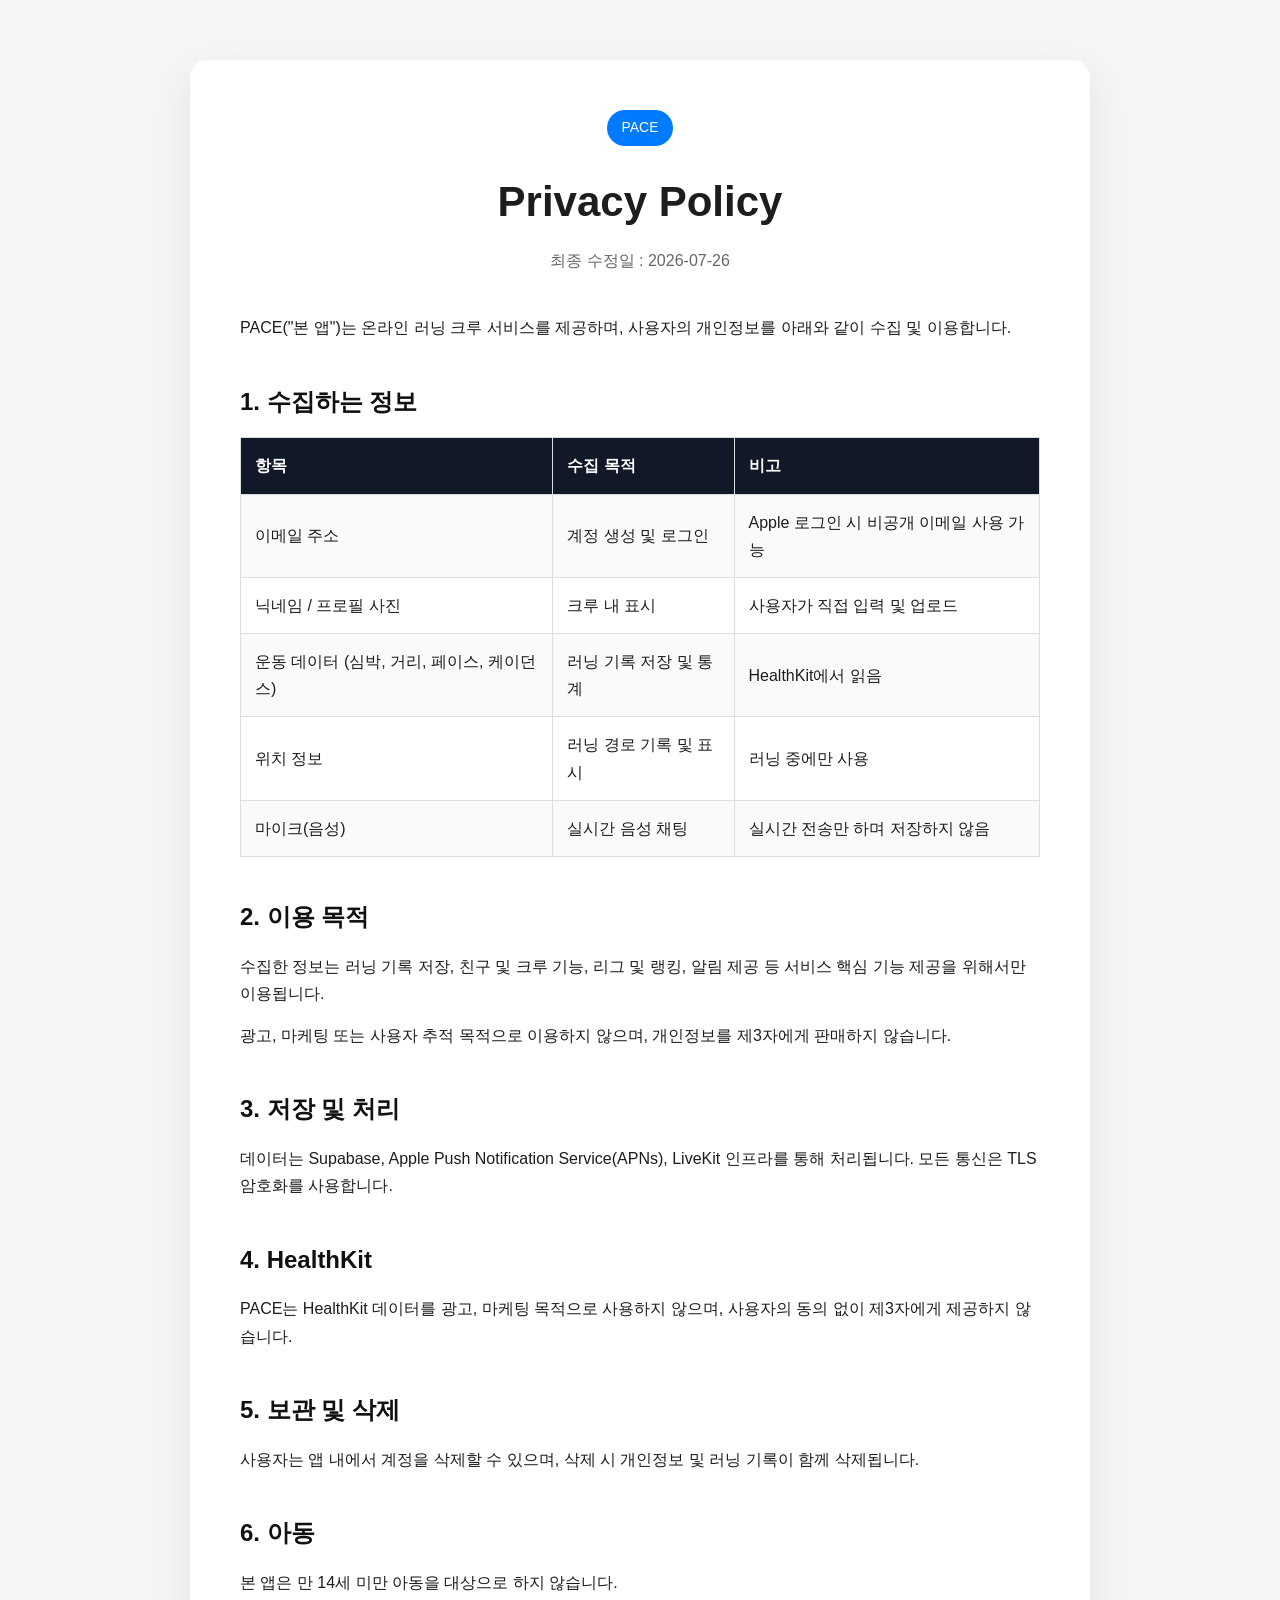
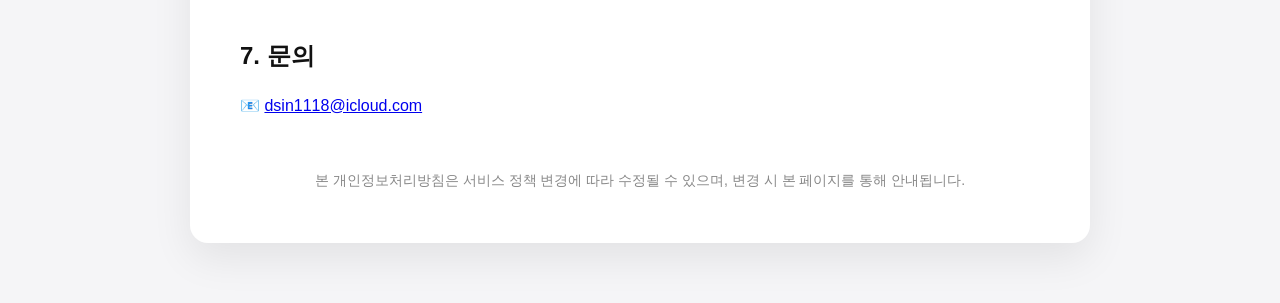
==== index.html @ 3e9270ad "Create index.html" ====
<!DOCTYPE html>
<html lang="ko">
<head>
<meta charset="UTF-8">
<meta name="viewport" content="width=device-width, initial-scale=1.0">

<title>PACE Privacy Policy</title>

<style>
*{
    margin:0;
    padding:0;
    box-sizing:border-box;
}

body{
    font-family:-apple-system,BlinkMacSystemFont,"Segoe UI",Roboto,sans-serif;
    background:#f5f5f7;
    color:#1d1d1f;
    line-height:1.7;
}

.container{
    max-width:900px;
    margin:60px auto;
    background:white;
    border-radius:18px;
    padding:50px;
    box-shadow:0 15px 40px rgba(0,0,0,.08);
}

h1{
    text-align:center;
    font-size:42px;
    margin-bottom:10px;
}

.subtitle{
    text-align:center;
    color:#666;
    margin-bottom:40px;
}

h2{
    margin-top:40px;
    margin-bottom:15px;
    color:#111;
}

p{
    margin-bottom:15px;
}

table{
    width:100%;
    border-collapse:collapse;
    margin-top:15px;
}

th{
    background:#111827;
    color:white;
}

th,td{
    padding:14px;
    border:1px solid #ddd;
    text-align:left;
}

tr:nth-child(even){
    background:#fafafa;
}

.footer{
    margin-top:50px;
    text-align:center;
    color:#888;
    font-size:14px;
}

.badge{
    display:inline-block;
    background:#007AFF;
    color:white;
    padding:6px 14px;
    border-radius:999px;
    margin-bottom:20px;
    font-size:14px;
}
</style>

</head>

<body>

<div class="container">

<div style="text-align:center;">
<div class="badge">PACE</div>
</div>

<h1>Privacy Policy</h1>

<p class="subtitle">
최종 수정일 : 2026-07-26
</p>

<p>
PACE("본 앱")는 온라인 러닝 크루 서비스를 제공하며,
사용자의 개인정보를 아래와 같이 수집 및 이용합니다.
</p>

<h2>1. 수집하는 정보</h2>

<table>

<tr>
<th>항목</th>
<th>수집 목적</th>
<th>비고</th>
</tr>

<tr>
<td>이메일 주소</td>
<td>계정 생성 및 로그인</td>
<td>Apple 로그인 시 비공개 이메일 사용 가능</td>
</tr>

<tr>
<td>닉네임 / 프로필 사진</td>
<td>크루 내 표시</td>
<td>사용자가 직접 입력 및 업로드</td>
</tr>

<tr>
<td>운동 데이터 (심박, 거리, 페이스, 케이던스)</td>
<td>러닝 기록 저장 및 통계</td>
<td>HealthKit에서 읽음</td>
</tr>

<tr>
<td>위치 정보</td>
<td>러닝 경로 기록 및 표시</td>
<td>러닝 중에만 사용</td>
</tr>

<tr>
<td>마이크(음성)</td>
<td>실시간 음성 채팅</td>
<td>실시간 전송만 하며 저장하지 않음</td>
</tr>

</table>

<h2>2. 이용 목적</h2>

<p>
수집한 정보는
러닝 기록 저장,
친구 및 크루 기능,
리그 및 랭킹,
알림 제공 등
서비스 핵심 기능 제공을 위해서만 이용됩니다.
</p>

<p>
광고, 마케팅 또는 사용자 추적 목적으로 이용하지 않으며,
개인정보를 제3자에게 판매하지 않습니다.
</p>

<h2>3. 저장 및 처리</h2>

<p>
데이터는 Supabase, Apple Push Notification Service(APNs),
LiveKit 인프라를 통해 처리됩니다.
모든 통신은 TLS 암호화를 사용합니다.
</p>

<h2>4. HealthKit</h2>

<p>
PACE는 HealthKit 데이터를 광고, 마케팅 목적으로 사용하지 않으며,
사용자의 동의 없이 제3자에게 제공하지 않습니다.
</p>

<h2>5. 보관 및 삭제</h2>

<p>
사용자는 앱 내에서 계정을 삭제할 수 있으며,
삭제 시 개인정보 및 러닝 기록이 함께 삭제됩니다.
</p>

<h2>6. 아동</h2>

<p>
본 앱은 만 14세 미만 아동을 대상으로 하지 않습니다.
</p>

<h2>7. 문의</h2>

<p>
📧
<a href="mailto:dsin1118@icloud.com">
dsin1118@icloud.com
</a>
</p>

<div class="footer">

본 개인정보처리방침은 서비스 정책 변경에 따라 수정될 수 있으며,
변경 시 본 페이지를 통해 안내됩니다.

</div>

</div>

</body>
</html>
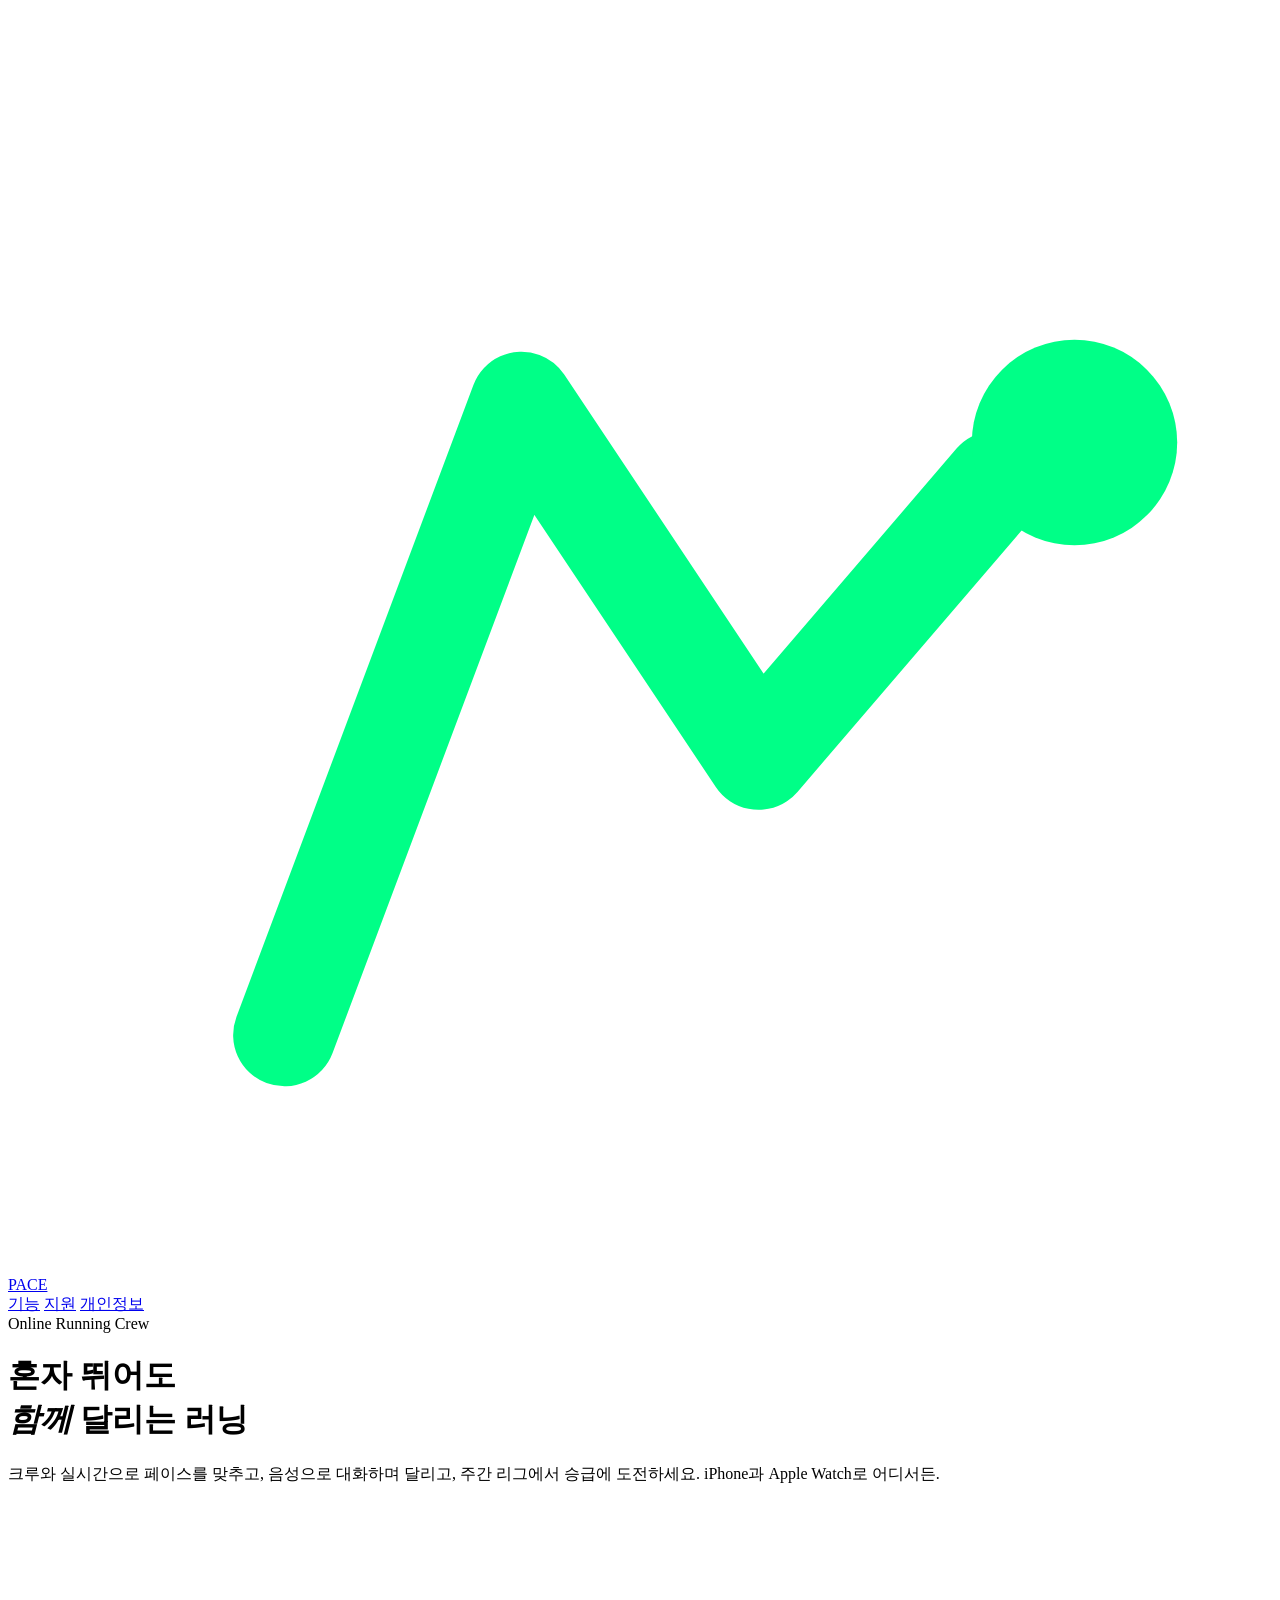
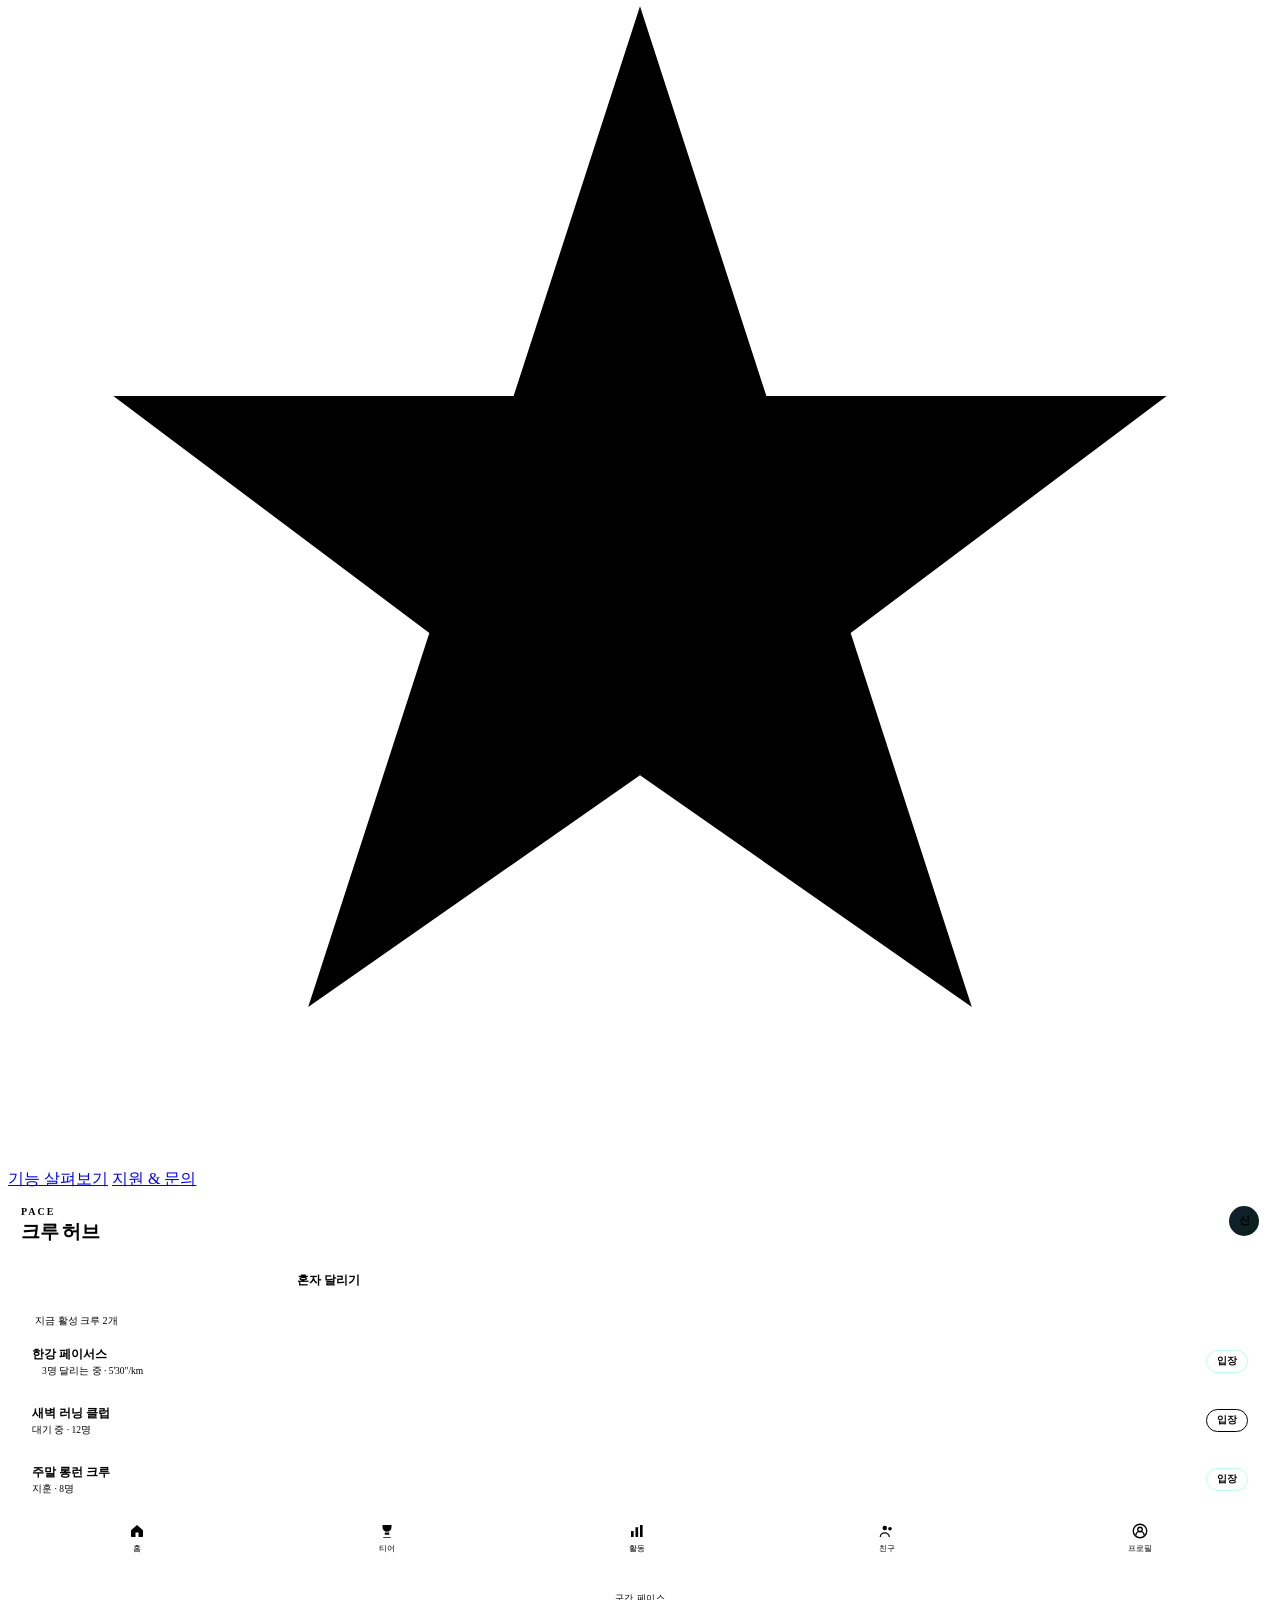
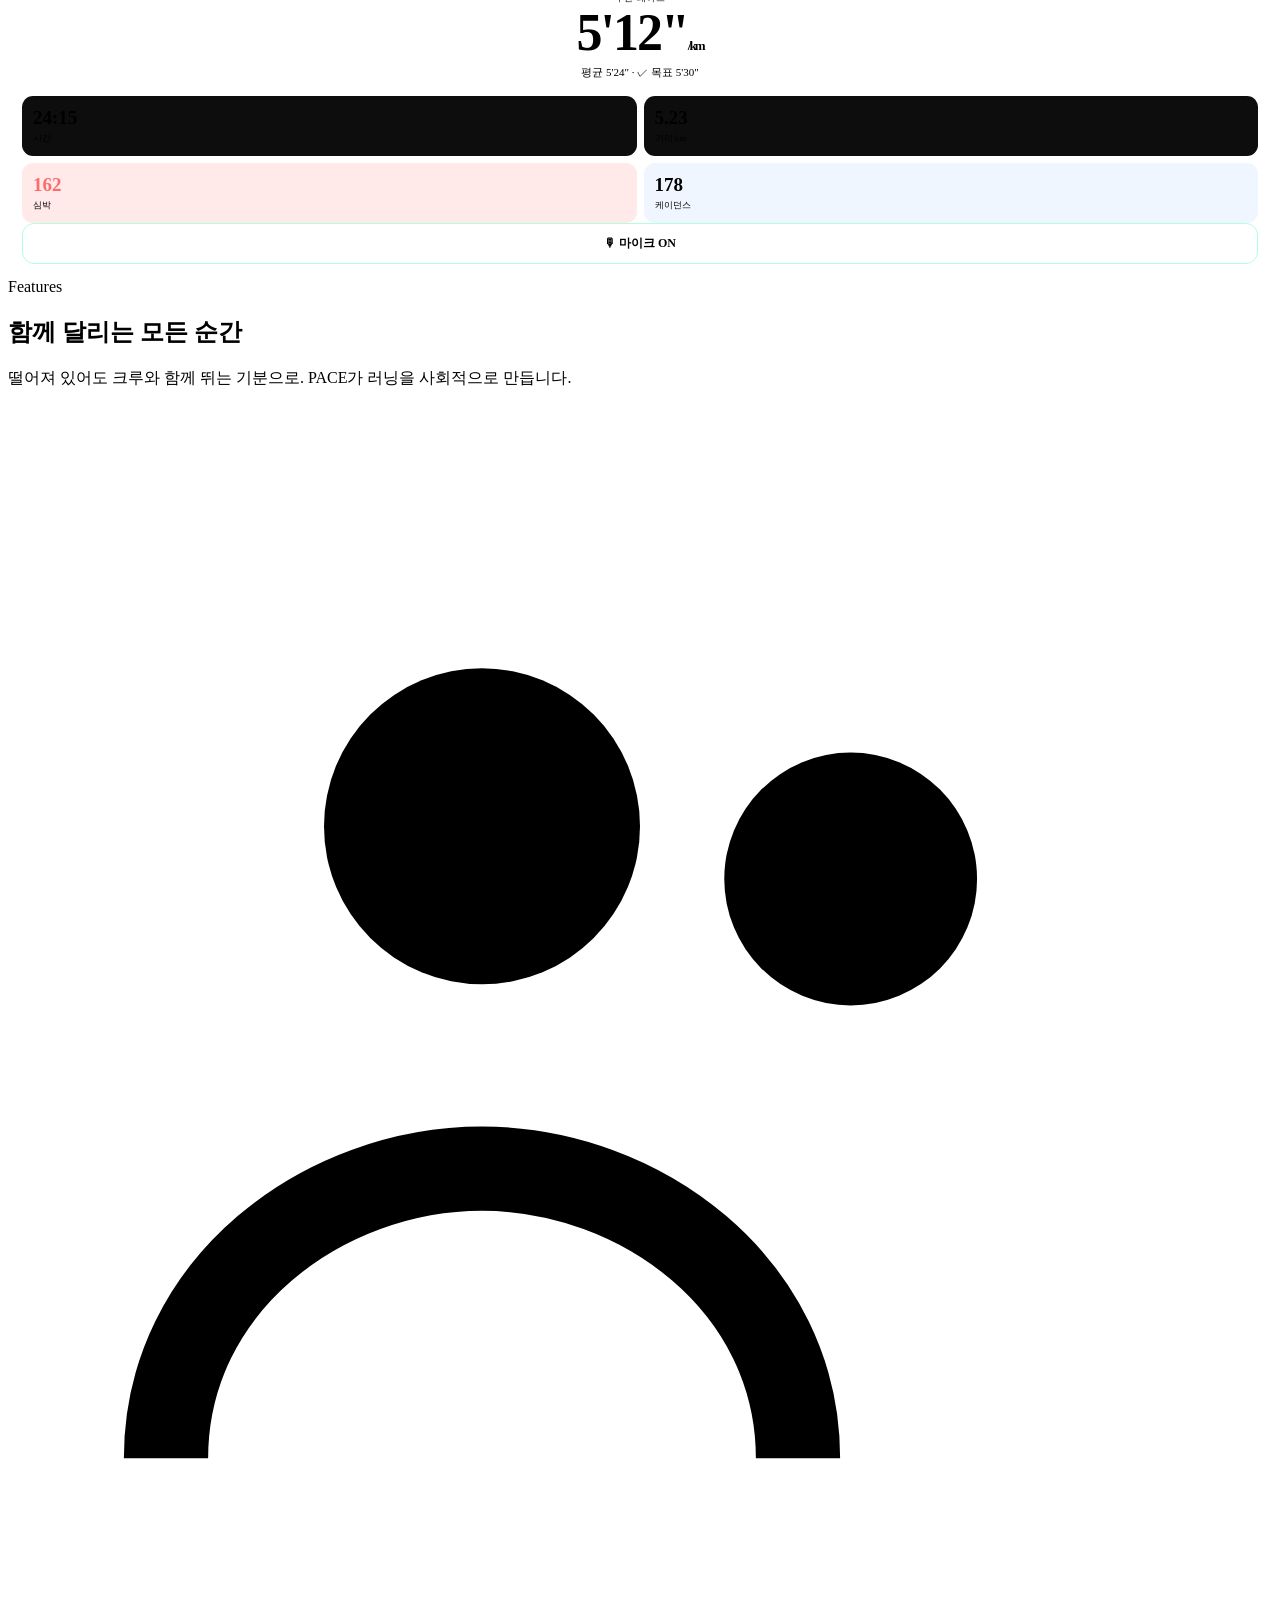
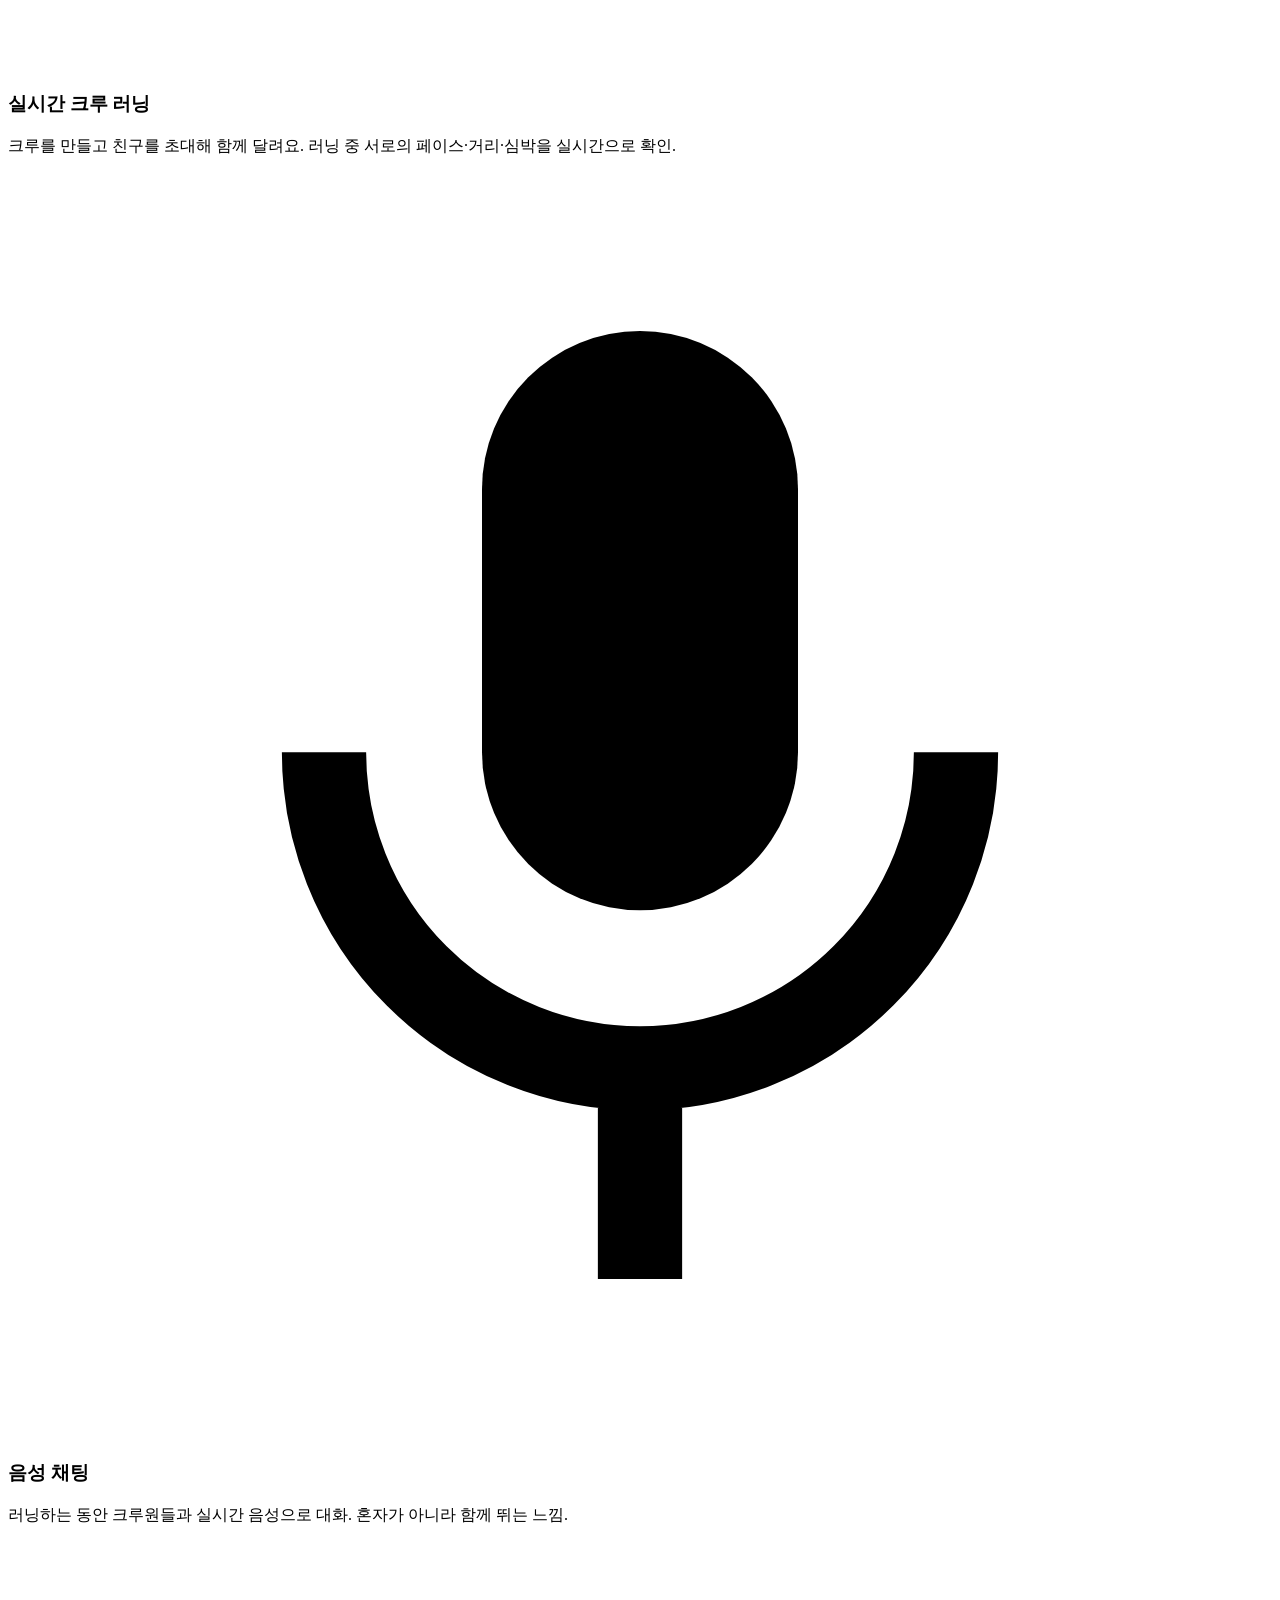
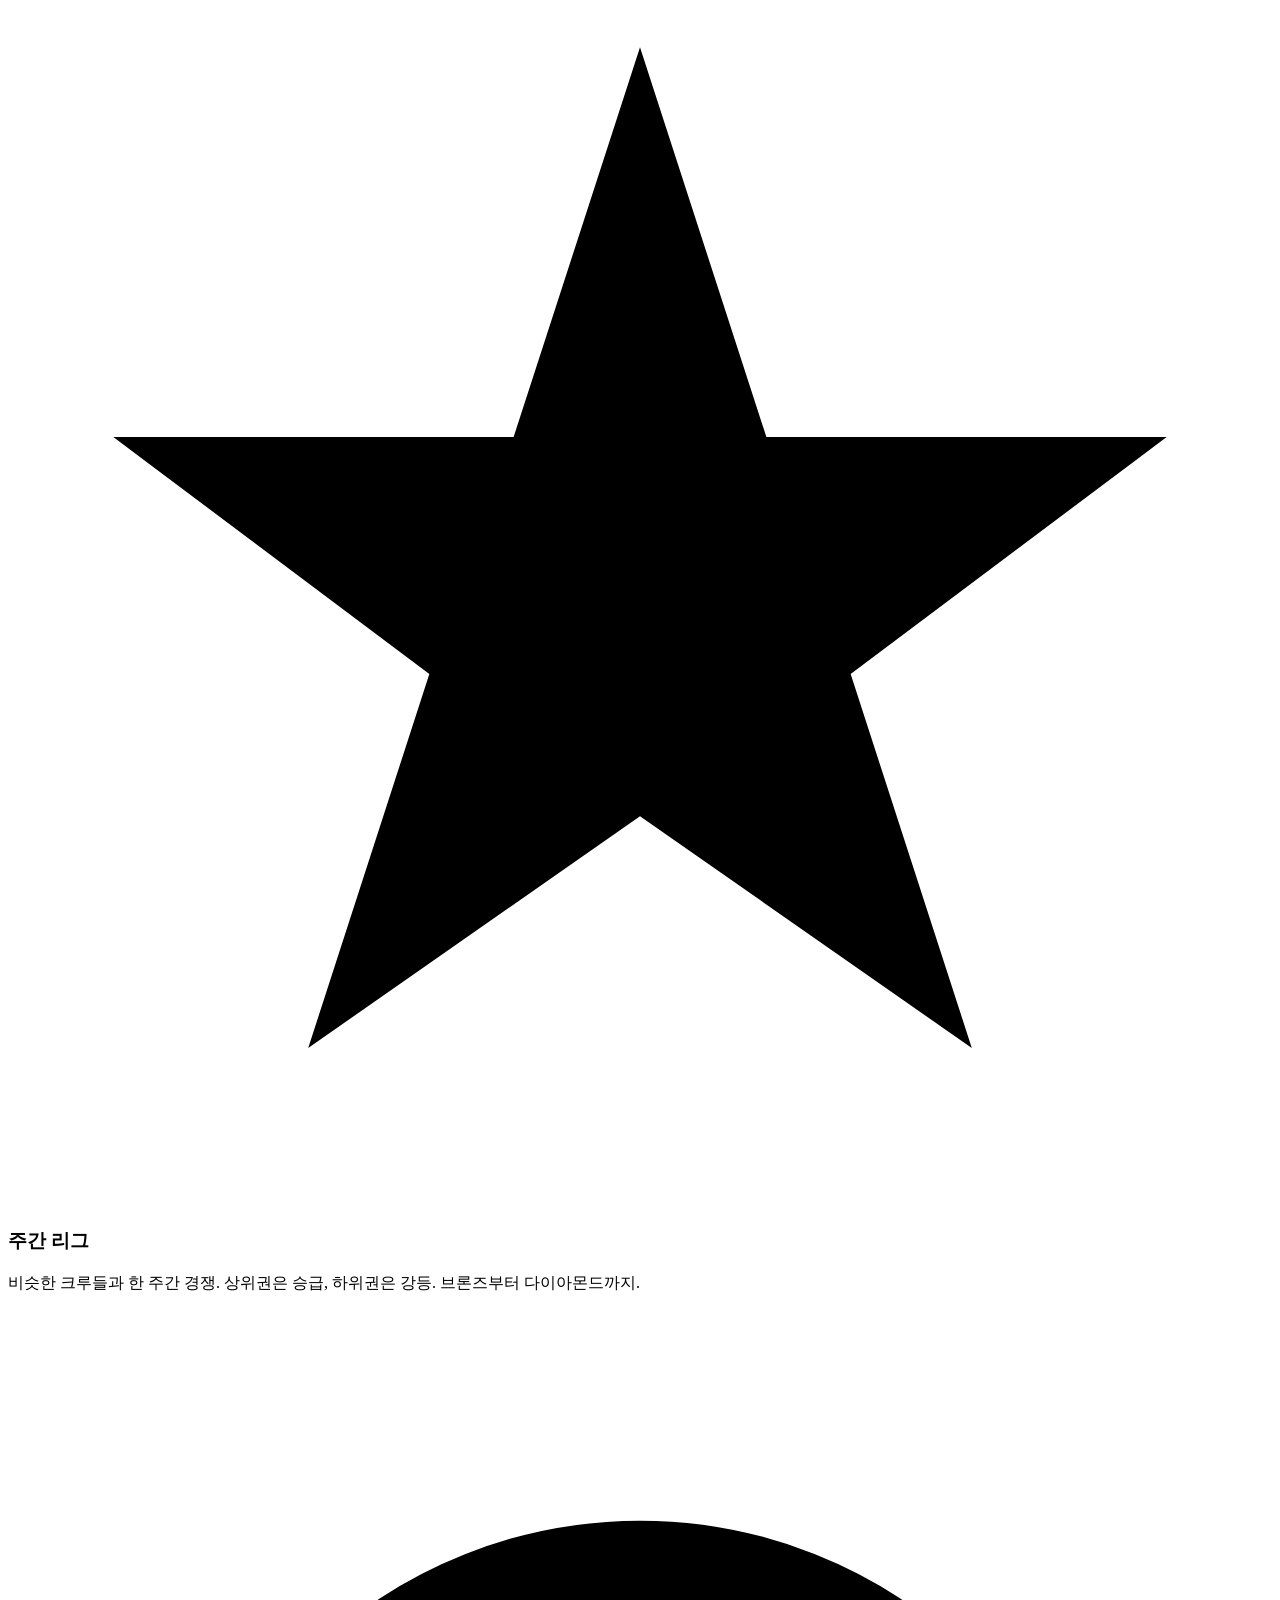
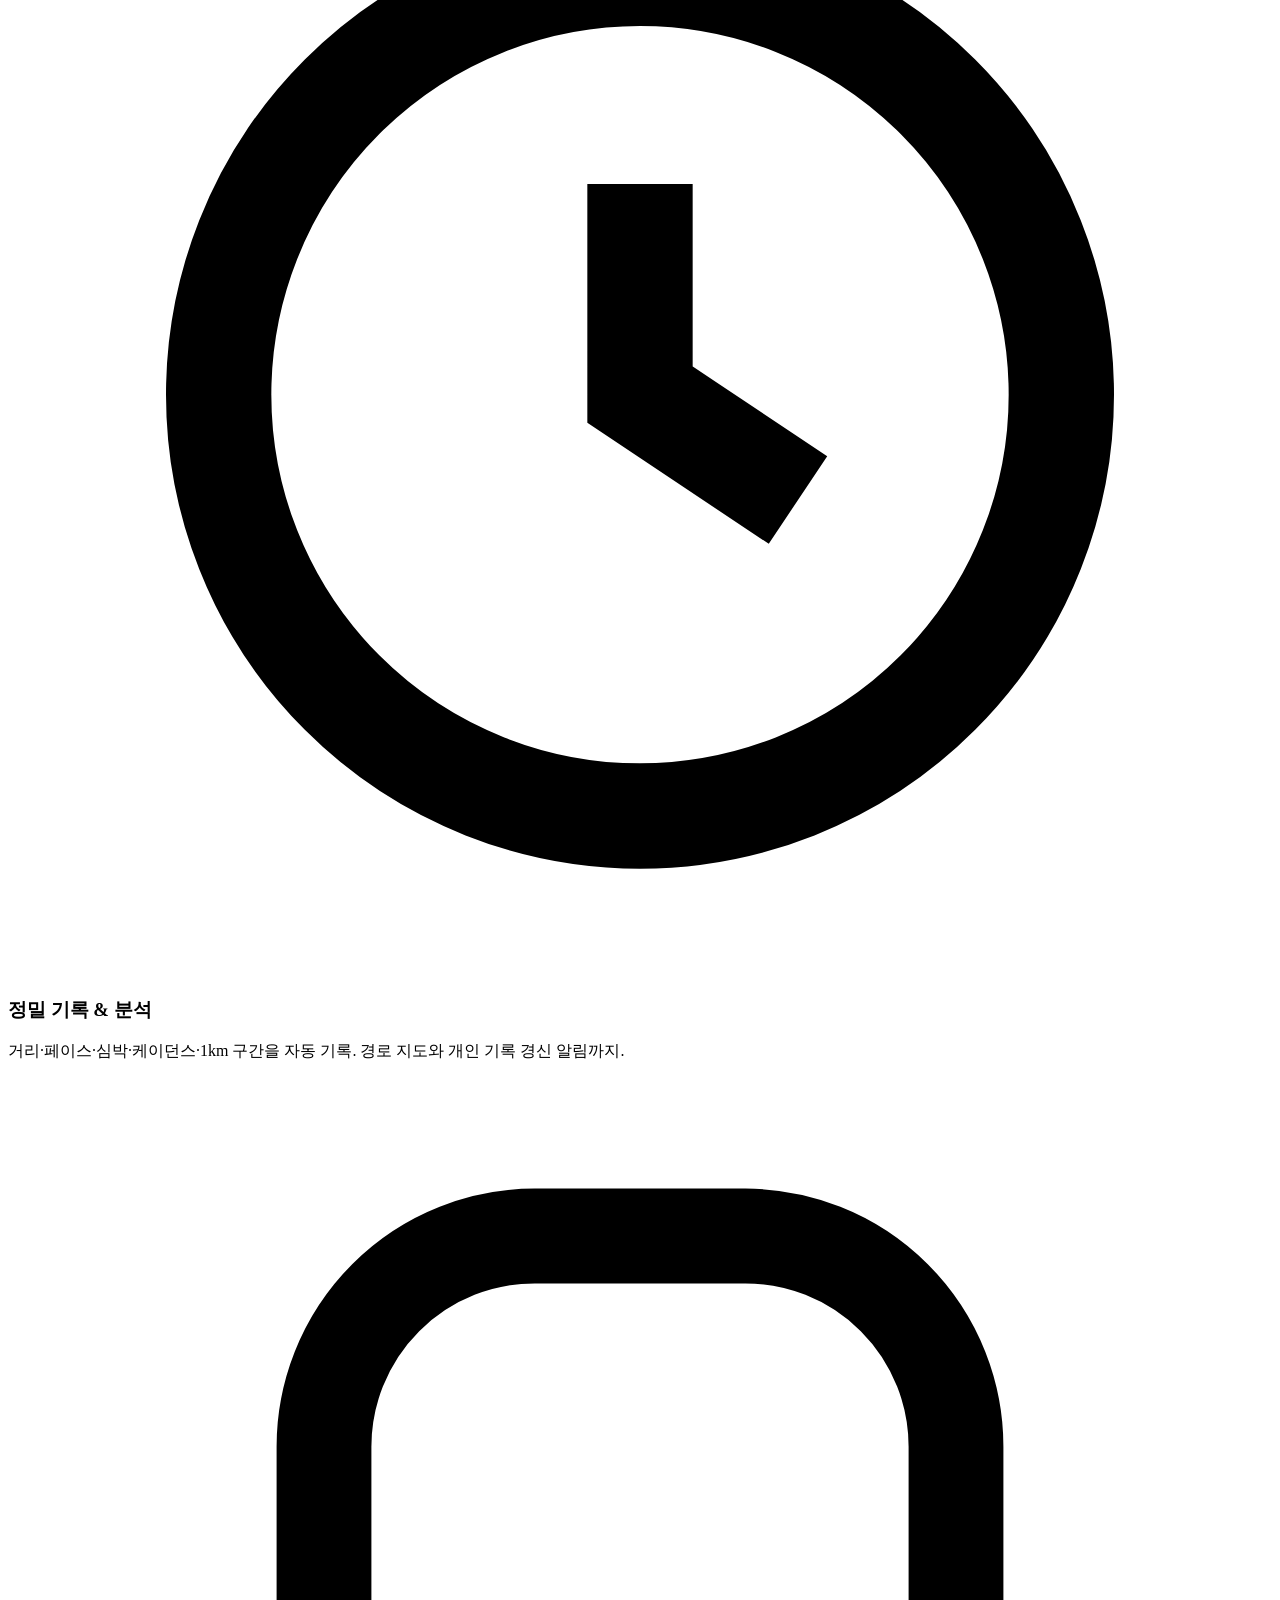
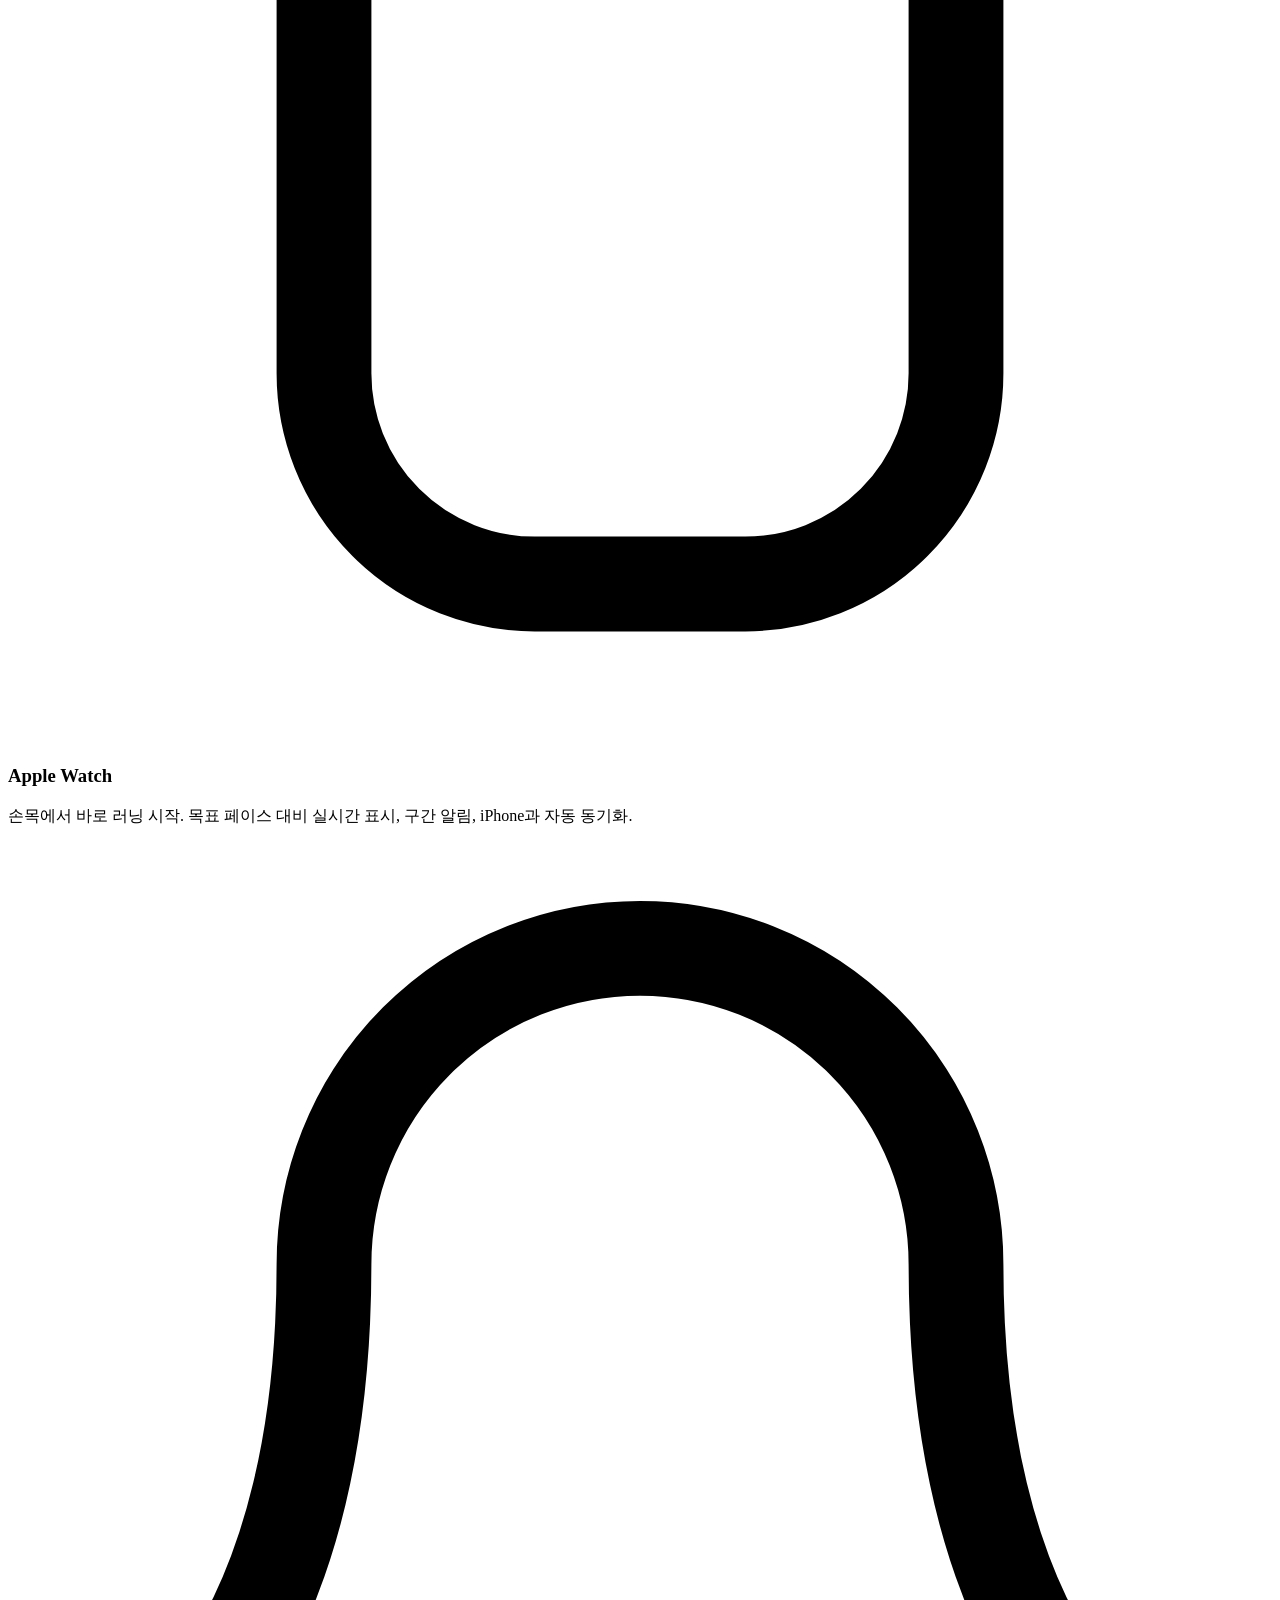
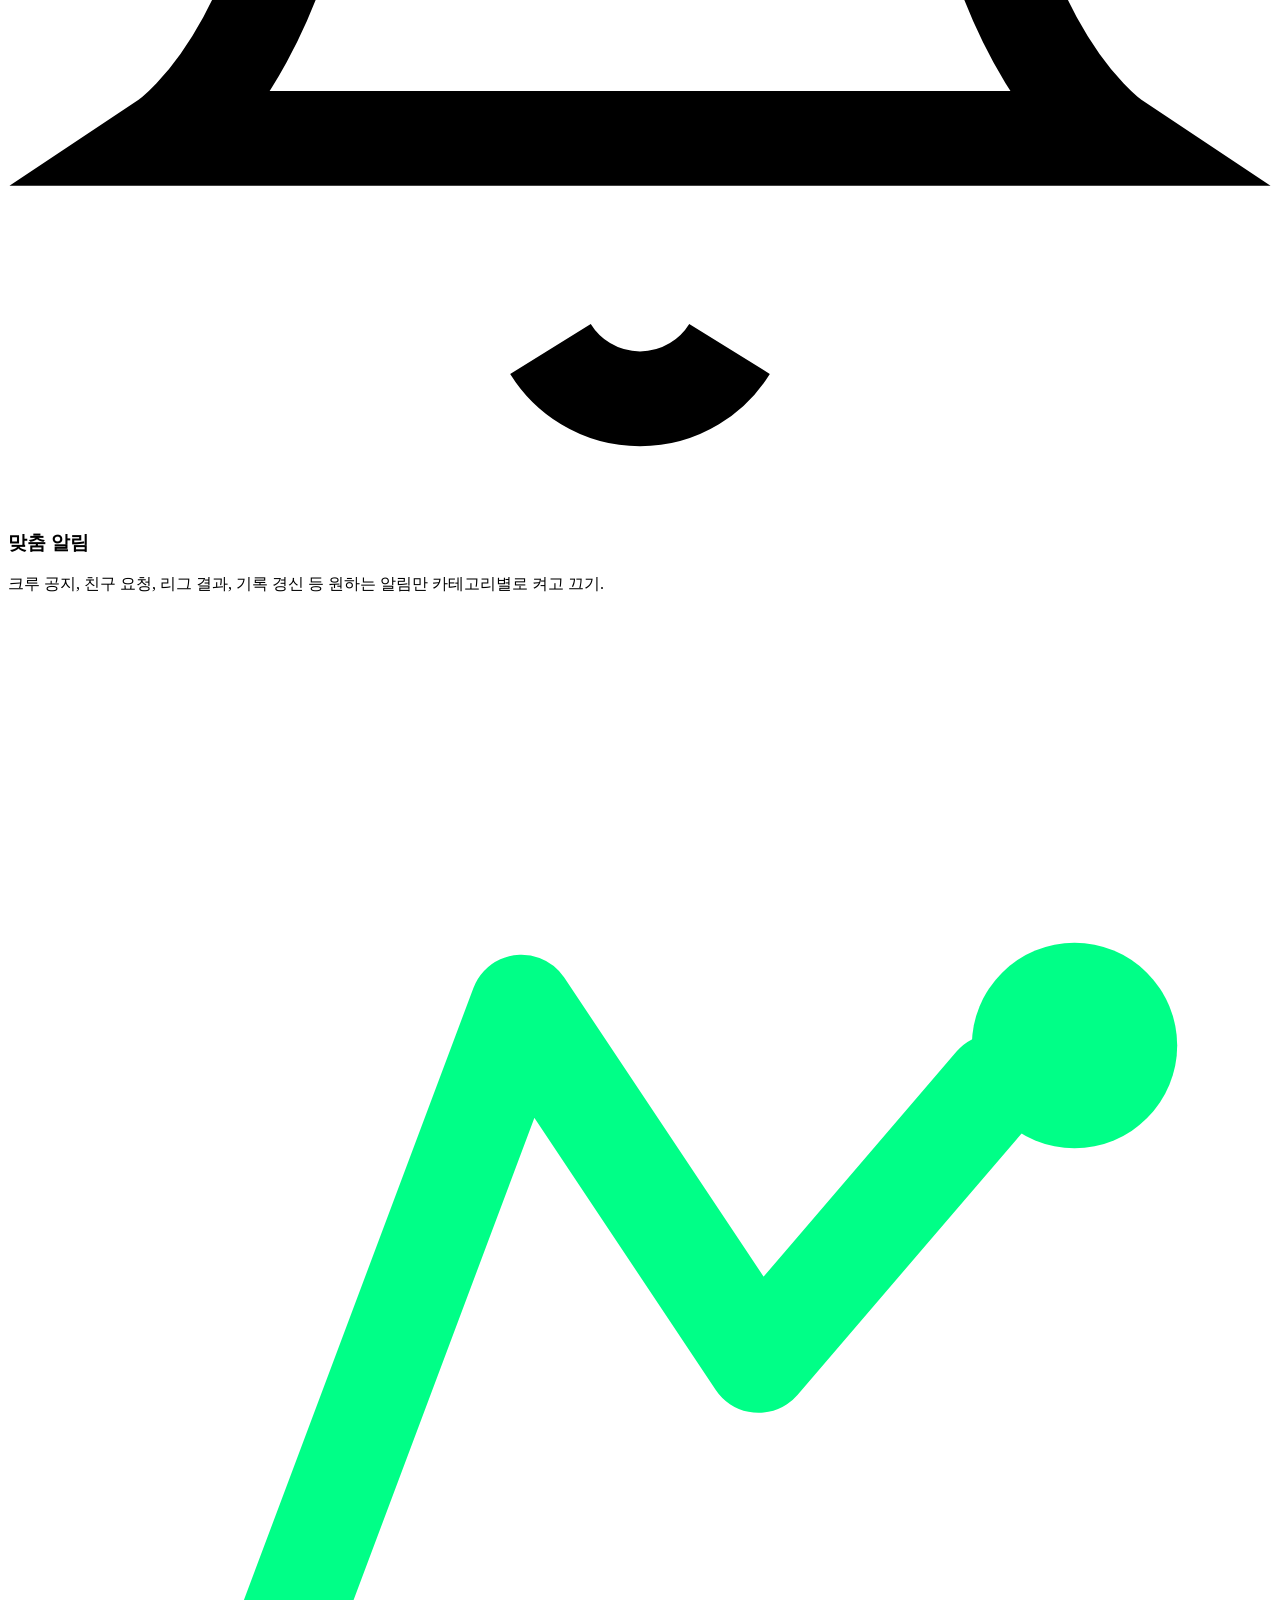
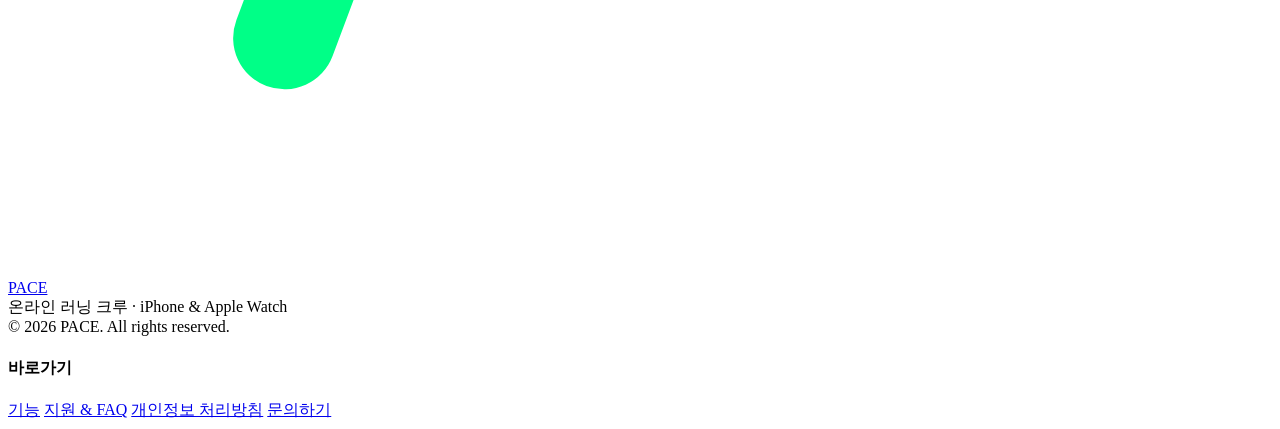
==== commit 5fbd08b2: "Update index.html" ====
--- a/index.html
+++ b/index.html
@@ -1,219 +1,154 @@
-<!DOCTYPE html>
+<!doctype html>
 <html lang="ko">
 <head>
-<meta charset="UTF-8">
-<meta name="viewport" content="width=device-width, initial-scale=1.0">
-
-<title>PACE Privacy Policy</title>
-
+<meta charset="utf-8">
+<meta name="viewport" content="width=device-width, initial-scale=1">
+<title>PACE — 온라인 러닝 크루</title>
+<meta name="description" content="크루와 실시간으로 함께 달리는 러닝 앱. 주간 리그, 음성 채팅, Apple Watch 지원.">
+<link rel="stylesheet" href="style.css">
 <style>
-*{
-    margin:0;
-    padding:0;
-    box-sizing:border-box;
-}
-
-body{
-    font-family:-apple-system,BlinkMacSystemFont,"Segoe UI",Roboto,sans-serif;
-    background:#f5f5f7;
-    color:#1d1d1f;
-    line-height:1.7;
-}
-
-.container{
-    max-width:900px;
-    margin:60px auto;
-    background:white;
-    border-radius:18px;
-    padding:50px;
-    box-shadow:0 15px 40px rgba(0,0,0,.08);
-}
-
-h1{
-    text-align:center;
-    font-size:42px;
-    margin-bottom:10px;
-}
-
-.subtitle{
-    text-align:center;
-    color:#666;
-    margin-bottom:40px;
-}
-
-h2{
-    margin-top:40px;
-    margin-bottom:15px;
-    color:#111;
-}
-
-p{
-    margin-bottom:15px;
-}
-
-table{
-    width:100%;
-    border-collapse:collapse;
-    margin-top:15px;
-}
-
-th{
-    background:#111827;
-    color:white;
-}
-
-th,td{
-    padding:14px;
-    border:1px solid #ddd;
-    text-align:left;
-}
-
-tr:nth-child(even){
-    background:#fafafa;
-}
-
-.footer{
-    margin-top:50px;
-    text-align:center;
-    color:#888;
-    font-size:14px;
-}
-
-.badge{
-    display:inline-block;
-    background:#007AFF;
-    color:white;
-    padding:6px 14px;
-    border-radius:999px;
-    margin-bottom:20px;
-    font-size:14px;
-}
+  /* mini in-page screen (home) */
+  .m-pad{padding:0 13px}
+  .m-top{display:flex;justify-content:space-between;align-items:flex-start;margin-top:16px}
+  .m-k{font-size:10px;letter-spacing:2px;color:var(--accent);font-weight:700}
+  .m-h{font-size:19px;font-weight:800;letter-spacing:-.5px;margin-top:2px}
+  .m-av{width:30px;height:30px;border-radius:50%;background:linear-gradient(135deg,#123,#0c1f16);border:1px solid var(--border);display:grid;place-items:center;font-size:11px;color:var(--accent);font-weight:700}
+  .m-cta{display:flex;gap:8px;margin-top:16px}
+  .m-b{flex:1;border-radius:12px;padding:11px 0;text-align:center;font-size:12px;font-weight:700}
+  .m-b.f{background:var(--accent);color:#000}.m-b.o{border:1px solid var(--border);color:#fff}
+  .m-live{display:flex;align-items:center;gap:6px;font-size:10px;color:var(--accent);margin:14px 2px 8px}
+  .dot{width:6px;height:6px;border-radius:50%;background:var(--accent);box-shadow:0 0 7px var(--accent)}
+  .m-card{display:flex;align-items:center;gap:9px;background:var(--surface);border:1px solid var(--border);border-radius:12px;padding:10px 11px;margin-bottom:7px}
+  .m-card .t{font-size:12px;font-weight:700}.m-card .s{font-size:9.5px;color:var(--t70);margin-top:2px;display:flex;align-items:center;gap:4px}
+  .m-badge{margin-left:auto;font-size:9.5px;font-weight:700;color:var(--accent);background:var(--accentDim);border:1px solid rgba(0,255,135,.25);border-radius:99px;padding:4px 10px}
+  .m-tabs{margin-top:auto;display:flex;justify-content:space-around;padding:9px 4px 14px;border-top:1px solid var(--border);font-size:8px;color:var(--t45)}
+  .m-tabs .on{color:var(--accent)}
+  .m-tabs div{display:flex;flex-direction:column;align-items:center;gap:3px}.m-tabs svg{width:18px;height:18px}
+  /* run mini */
+  .rp{padding:16px 14px 0;display:flex;flex-direction:column;height:100%;text-align:center}
+  .rp .lab{font-size:9px;color:var(--t55);letter-spacing:.5px;margin-top:8px}
+  .rp .big{font-family:var(--mono);font-weight:800;font-size:52px;line-height:1;color:var(--accent);letter-spacing:-2px;margin-top:2px}
+  .rp .big small{font-size:13px;color:var(--t45)}
+  .rp .sub{font-family:var(--mono);font-size:11px;color:var(--t70);margin-top:6px}
+  .rp .sub .ok{color:var(--accent)}
+  .rg{display:grid;grid-template-columns:1fr 1fr;gap:7px;margin-top:16px}
+  .rg .t{border-radius:11px;padding:11px;background:#0d0d0d;text-align:left}
+  .rg .t .v{font-family:var(--mono);font-size:19px;font-weight:700}
+  .rg .t .l{font-size:9px;color:var(--t55);margin-top:3px}
+  .rg .hr{background:rgba(255,77,77,.12)}.rg .hr .v{color:#ff6b6b}
+  .rg .cd{background:rgba(96,165,250,.1)}.rg .cd .v{color:var(--info)}
 </style>
-
 </head>
-
 <body>
 
-<div class="container">
+<nav class="nav"><div class="wrap">
+  <a class="brand" href="index.html"><svg viewBox="0 0 32 32"><path d="M7 26 L13 10 L19 19 L25 12" fill="none" stroke="#00ff87" stroke-width="2.6" stroke-linecap="round" stroke-linejoin="round"/><circle cx="27" cy="11" r="2.6" fill="#00ff87"/></svg>PACE</a>
+  <div class="nav-links">
+    <a href="#features">기능</a>
+    <a href="support.html">지원</a>
+    <a href="privacy.html">개인정보</a>
+  </div>
+</div></nav>
 
-<div style="text-align:center;">
-<div class="badge">PACE</div>
-</div>
+<header class="hero"><div class="wrap">
+  <div class="kicker">Online Running Crew</div>
+  <h1>혼자 뛰어도<br><em>함께</em> 달리는 러닝</h1>
+  <p class="lead">크루와 실시간으로 페이스를 맞추고, 음성으로 대화하며 달리고, 주간 리그에서 승급에 도전하세요. iPhone과 Apple Watch로 어디서든.</p>
+  <div class="badges">
+    <a class="btn primary" href="#features"><svg viewBox="0 0 24 24" fill="#000"><path d="M12 2l2.4 7.4H22l-6 4.5 2.3 7.1L12 16.6 5.7 21l2.3-7.1-6-4.5h7.6z"/></svg>기능 살펴보기</a>
+    <a class="btn ghost" href="support.html">지원 &amp; 문의</a>
+  </div>
+</div></header>
 
-<h1>Privacy Policy</h1>
+<!-- device showcase -->
+<div class="wrap"><div class="showcase">
+  <!-- home -->
+  <div class="phone"><div class="scr">
+    <div class="m-pad">
+      <div class="m-top"><div><div class="m-k">PACE</div><div class="m-h">크루 허브</div></div><div class="m-av">신</div></div>
+      <div class="m-cta"><div class="m-b f">혼자 달리기</div><div class="m-b o">크루 만들기</div></div>
+      <div class="m-live"><span class="dot"></span>지금 활성 크루 2개</div>
+      <div class="m-card"><div style="flex:1"><div class="t">한강 페이서스</div><div class="s"><span class="dot"></span>3명 달리는 중 · 5'30"/km</div></div><span class="m-badge">입장</span></div>
+      <div class="m-card"><div style="flex:1"><div class="t">새벽 러닝 클럽</div><div class="s" style="color:var(--t55)">대기 중 · 12명</div></div><span class="m-badge" style="color:var(--t55);background:transparent;border-color:var(--border)">입장</span></div>
+      <div class="m-card"><div style="flex:1"><div class="t">주말 롱런 크루</div><div class="s" style="color:var(--t55)">지훈 · 8명</div></div><span class="m-badge">입장</span></div>
+    </div>
+    <div class="m-tabs">
+      <div class="on"><svg viewBox="0 0 24 24" fill="currentColor"><path d="M4 11l8-7 8 7v8a1 1 0 01-1 1h-5v-6h-4v6H5a1 1 0 01-1-1z"/></svg>홈</div>
+      <div><svg viewBox="0 0 24 24" fill="currentColor"><path d="M6 4h12v3a6 6 0 01-12 0zM9 14h6v3H9zM7 20h10v1H7z"/></svg>티어</div>
+      <div><svg viewBox="0 0 24 24" fill="currentColor"><rect x="4" y="12" width="3.5" height="8"/><rect x="10" y="7" width="3.5" height="13"/><rect x="16" y="4" width="3.5" height="16"/></svg>활동</div>
+      <div><svg viewBox="0 0 24 24" fill="currentColor"><circle cx="9" cy="8" r="3"/><circle cx="16" cy="9" r="2.4"/><path d="M3 20c0-3.3 3-5.5 6-5.5s6 2.2 6 5.5" fill="none" stroke="currentColor" stroke-width="1.6"/></svg>친구</div>
+      <div><svg viewBox="0 0 24 24" fill="none" stroke="currentColor" stroke-width="1.8"><circle cx="12" cy="12" r="9"/><circle cx="12" cy="10" r="3"/><path d="M6.5 18a5.5 5.5 0 0111 0"/></svg>프로필</div>
+    </div>
+  </div></div>
+  <!-- run -->
+  <div class="phone"><div class="scr">
+    <div class="rp">
+      <div class="lab">구간 페이스</div>
+      <div class="big">5'12"<small>/km</small></div>
+      <div class="sub">평균 5'24" · <span class="ok">✓ 목표 5'30"</span></div>
+      <div class="rg">
+        <div class="t"><div class="v">24:15</div><div class="l">시간</div></div>
+        <div class="t"><div class="v">5.23</div><div class="l">거리 km</div></div>
+        <div class="t hr"><div class="v">162</div><div class="l">심박</div></div>
+        <div class="t cd"><div class="v">178</div><div class="l">케이던스</div></div>
+      </div>
+      <div style="margin-top:auto;margin-bottom:14px;background:var(--accentDim);border:1px solid rgba(0,255,135,.3);border-radius:12px;padding:11px;color:var(--accent);font-size:12px;font-weight:700">🎙 마이크 ON</div>
+    </div>
+  </div></div>
+</div></div>
 
-<p class="subtitle">
-최종 수정일 : 2026-07-26
-</p>
+<!-- features -->
+<section id="features"><div class="wrap">
+  <div class="eyebrow">Features</div>
+  <h2>함께 달리는 모든 순간</h2>
+  <p class="section-sub">떨어져 있어도 크루와 함께 뛰는 기분으로. PACE가 러닝을 사회적으로 만듭니다.</p>
+  <div class="features">
+    <div class="card">
+      <div class="ic"><svg viewBox="0 0 24 24" fill="currentColor"><circle cx="9" cy="8" r="3"/><circle cx="16" cy="9" r="2.4"/><path d="M3 20c0-3.3 3-5.5 6-5.5s6 2.2 6 5.5" fill="none" stroke="currentColor" stroke-width="1.6"/></svg></div>
+      <h3>실시간 크루 러닝</h3>
+      <p>크루를 만들고 친구를 초대해 함께 달려요. 러닝 중 서로의 페이스·거리·심박을 실시간으로 확인.</p>
+    </div>
+    <div class="card">
+      <div class="ic"><svg viewBox="0 0 24 24" fill="currentColor"><rect x="9" y="3" width="6" height="11" rx="3"/><path d="M6 11a6 6 0 0012 0M12 17v4" stroke="currentColor" stroke-width="1.6" fill="none"/></svg></div>
+      <h3>음성 채팅</h3>
+      <p>러닝하는 동안 크루원들과 실시간 음성으로 대화. 혼자가 아니라 함께 뛰는 느낌.</p>
+    </div>
+    <div class="card">
+      <div class="ic"><svg viewBox="0 0 24 24" fill="currentColor"><path d="M12 2l2.4 7.4H22l-6 4.5 2.3 7.1L12 16.6 5.7 21l2.3-7.1-6-4.5h7.6z"/></svg></div>
+      <h3>주간 리그</h3>
+      <p>비슷한 크루들과 한 주간 경쟁. 상위권은 승급, 하위권은 강등. 브론즈부터 다이아몬드까지.</p>
+    </div>
+    <div class="card">
+      <div class="ic"><svg viewBox="0 0 24 24" fill="none" stroke="currentColor" stroke-width="2"><circle cx="12" cy="13" r="8"/><path d="M12 9v4l3 2"/></svg></div>
+      <h3>정밀 기록 &amp; 분석</h3>
+      <p>거리·페이스·심박·케이던스·1km 구간을 자동 기록. 경로 지도와 개인 기록 경신 알림까지.</p>
+    </div>
+    <div class="card">
+      <div class="ic"><svg viewBox="0 0 24 24" fill="none" stroke="currentColor" stroke-width="1.8"><rect x="6" y="3" width="12" height="18" rx="4"/><path d="M12 7v0"/></svg></div>
+      <h3>Apple Watch</h3>
+      <p>손목에서 바로 러닝 시작. 목표 페이스 대비 실시간 표시, 구간 알림, iPhone과 자동 동기화.</p>
+    </div>
+    <div class="card">
+      <div class="ic"><svg viewBox="0 0 24 24" fill="none" stroke="currentColor" stroke-width="1.8"><path d="M18 8a6 6 0 10-12 0c0 7-3 9-3 9h18s-3-2-3-9M13.7 21a2 2 0 01-3.4 0"/></svg></div>
+      <h3>맞춤 알림</h3>
+      <p>크루 공지, 친구 요청, 리그 결과, 기록 경신 등 원하는 알림만 카테고리별로 켜고 끄기.</p>
+    </div>
+  </div>
+</div></section>
 
-<p>
-PACE("본 앱")는 온라인 러닝 크루 서비스를 제공하며,
-사용자의 개인정보를 아래와 같이 수집 및 이용합니다.
-</p>
-
-<h2>1. 수집하는 정보</h2>
-
-<table>
-
-<tr>
-<th>항목</th>
-<th>수집 목적</th>
-<th>비고</th>
-</tr>
-
-<tr>
-<td>이메일 주소</td>
-<td>계정 생성 및 로그인</td>
-<td>Apple 로그인 시 비공개 이메일 사용 가능</td>
-</tr>
-
-<tr>
-<td>닉네임 / 프로필 사진</td>
-<td>크루 내 표시</td>
-<td>사용자가 직접 입력 및 업로드</td>
-</tr>
-
-<tr>
-<td>운동 데이터 (심박, 거리, 페이스, 케이던스)</td>
-<td>러닝 기록 저장 및 통계</td>
-<td>HealthKit에서 읽음</td>
-</tr>
-
-<tr>
-<td>위치 정보</td>
-<td>러닝 경로 기록 및 표시</td>
-<td>러닝 중에만 사용</td>
-</tr>
-
-<tr>
-<td>마이크(음성)</td>
-<td>실시간 음성 채팅</td>
-<td>실시간 전송만 하며 저장하지 않음</td>
-</tr>
-
-</table>
-
-<h2>2. 이용 목적</h2>
-
-<p>
-수집한 정보는
-러닝 기록 저장,
-친구 및 크루 기능,
-리그 및 랭킹,
-알림 제공 등
-서비스 핵심 기능 제공을 위해서만 이용됩니다.
-</p>
-
-<p>
-광고, 마케팅 또는 사용자 추적 목적으로 이용하지 않으며,
-개인정보를 제3자에게 판매하지 않습니다.
-</p>
-
-<h2>3. 저장 및 처리</h2>
-
-<p>
-데이터는 Supabase, Apple Push Notification Service(APNs),
-LiveKit 인프라를 통해 처리됩니다.
-모든 통신은 TLS 암호화를 사용합니다.
-</p>
-
-<h2>4. HealthKit</h2>
-
-<p>
-PACE는 HealthKit 데이터를 광고, 마케팅 목적으로 사용하지 않으며,
-사용자의 동의 없이 제3자에게 제공하지 않습니다.
-</p>
-
-<h2>5. 보관 및 삭제</h2>
-
-<p>
-사용자는 앱 내에서 계정을 삭제할 수 있으며,
-삭제 시 개인정보 및 러닝 기록이 함께 삭제됩니다.
-</p>
-
-<h2>6. 아동</h2>
-
-<p>
-본 앱은 만 14세 미만 아동을 대상으로 하지 않습니다.
-</p>
-
-<h2>7. 문의</h2>
-
-<p>
-📧
-<a href="mailto:dsin1118@icloud.com">
-dsin1118@icloud.com
-</a>
-</p>
-
-<div class="footer">
-
-본 개인정보처리방침은 서비스 정책 변경에 따라 수정될 수 있으며,
-변경 시 본 페이지를 통해 안내됩니다.
-
-</div>
-
-</div>
+<footer><div class="wrap">
+  <div>
+    <a class="brand" href="index.html"><svg viewBox="0 0 32 32"><path d="M7 26 L13 10 L19 19 L25 12" fill="none" stroke="#00ff87" stroke-width="2.6" stroke-linecap="round" stroke-linejoin="round"/><circle cx="27" cy="11" r="2.6" fill="#00ff87"/></svg>PACE</a>
+    <div class="copy">온라인 러닝 크루 · iPhone &amp; Apple Watch<br>© 2026 PACE. All rights reserved.</div>
+  </div>
+  <div class="fcol">
+    <h4>바로가기</h4>
+    <a href="#features">기능</a>
+    <a href="support.html">지원 &amp; FAQ</a>
+    <a href="privacy.html">개인정보 처리방침</a>
+    <a href="mailto:dsin1118@icloud.com">문의하기</a>
+  </div>
+</div></footer>
 
 </body>
 </html>
